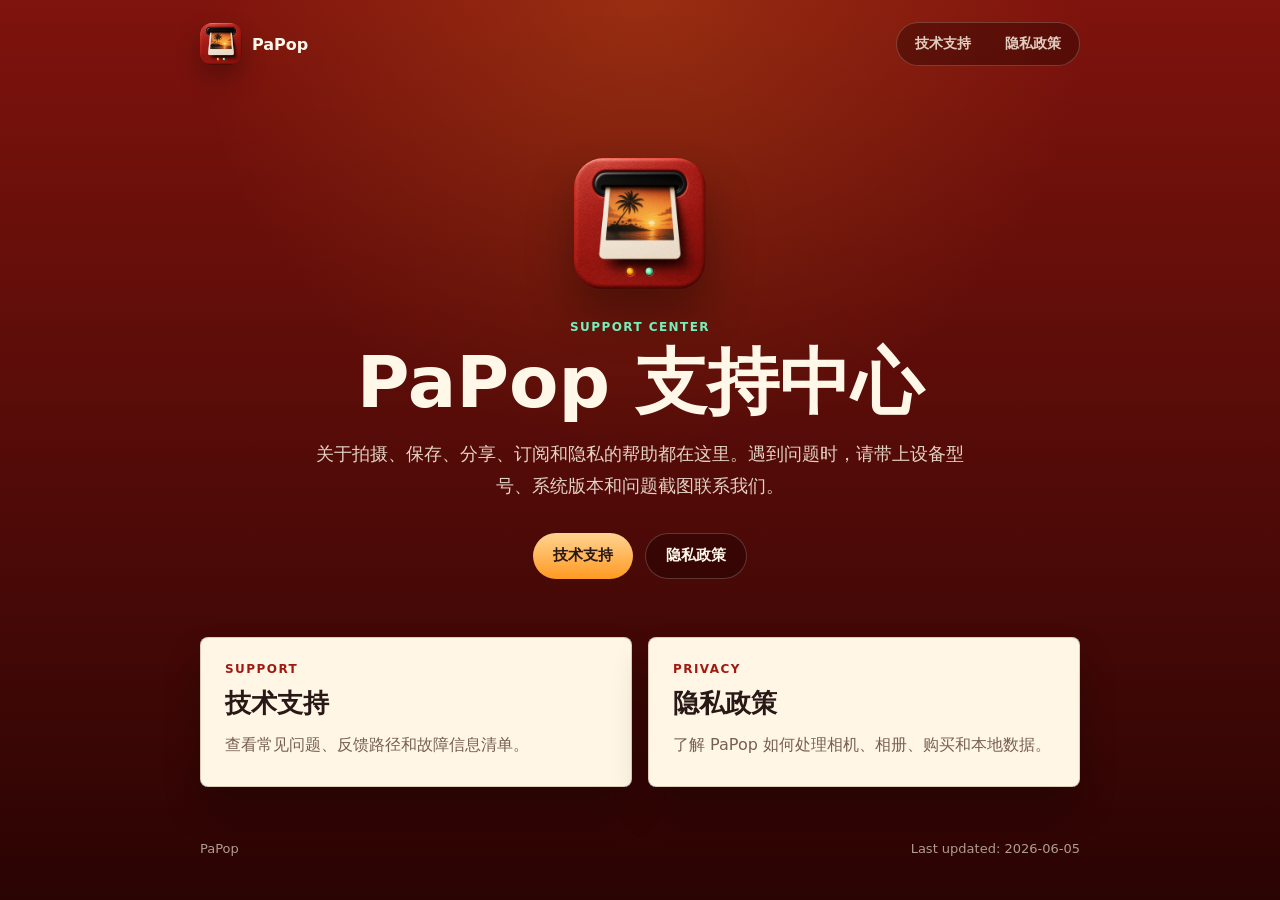
==== index.html @ 67bb873c "Provide public support pages for App Store metadata PaPop needs public support and privacy URLs for " ====
<!doctype html>
<html lang="zh-Hans">
<head>
  <meta charset="utf-8">
  <meta name="viewport" content="width=device-width, initial-scale=1">
  <title>PaPop 支持中心</title>
  <meta name="description" content="PaPop 技术支持、隐私政策和联系信息。">
  <link rel="icon" href="assets/papop-icon.png">
  <link rel="apple-touch-icon" href="assets/papop-icon.png">
  <link rel="stylesheet" href="styles.css">
</head>
<body>
  <header class="site-header">
    <a class="brand" href="index.html" aria-label="PaPop 支持中心首页">
      <img src="assets/papop-icon.png" alt="" class="brand-icon">
      <span>PaPop</span>
    </a>
    <nav class="nav" aria-label="主要导航">
      <a href="support.html">技术支持</a>
      <a href="privacy.html">隐私政策</a>
    </nav>
  </header>

  <main class="home">
    <section class="hero simple-hero">
      <img class="hero-icon" src="assets/papop-icon.png" alt="PaPop App 图标">
      <p class="eyebrow">Support Center</p>
      <h1>PaPop 支持中心</h1>
      <p class="lead">关于拍摄、保存、分享、订阅和隐私的帮助都在这里。遇到问题时，请带上设备型号、系统版本和问题截图联系我们。</p>
      <div class="actions">
        <a class="button primary" href="support.html">技术支持</a>
        <a class="button secondary" href="privacy.html">隐私政策</a>
      </div>
    </section>

    <section class="quick-links" aria-label="常用入口">
      <a class="link-card" href="support.html">
        <span class="card-kicker">Support</span>
        <strong>技术支持</strong>
        <span>查看常见问题、反馈路径和故障信息清单。</span>
      </a>
      <a class="link-card" href="privacy.html">
        <span class="card-kicker">Privacy</span>
        <strong>隐私政策</strong>
        <span>了解 PaPop 如何处理相机、相册、购买和本地数据。</span>
      </a>
    </section>
  </main>

  <footer class="footer">
    <span>PaPop</span>
    <span>Last updated: 2026-06-05</span>
  </footer>
</body>
</html>
---- styles.css ----
:root {
  color-scheme: dark;
  --red-950: #210202;
  --red-900: #350404;
  --red-700: #7f130d;
  --paper: #fff6e6;
  --ink: #281916;
  --muted: #765f54;
  --cream: #fff8e8;
  --amber: #ff9a22;
  --mint: #75f0bd;
  --line: rgba(255, 248, 232, 0.2);
  font-family: Inter, ui-sans-serif, system-ui, -apple-system, BlinkMacSystemFont, "Segoe UI", sans-serif;
}

* {
  box-sizing: border-box;
}

body {
  min-height: 100vh;
  margin: 0;
  color: var(--cream);
  background:
    radial-gradient(circle at 50% 0, rgba(255, 154, 34, 0.2), transparent 28rem),
    linear-gradient(180deg, var(--red-700), var(--red-950) 62rem);
}

a {
  color: inherit;
}

.site-header,
.footer,
main {
  width: min(880px, calc(100% - 32px));
  margin: 0 auto;
}

.site-header {
  display: flex;
  align-items: center;
  justify-content: space-between;
  gap: 16px;
  padding: 22px 0;
}

.brand {
  display: inline-flex;
  align-items: center;
  gap: 10px;
  color: var(--cream);
  font-weight: 800;
  text-decoration: none;
}

.brand-icon {
  width: 42px;
  height: 42px;
  border-radius: 12px;
  box-shadow: 0 12px 24px rgba(0, 0, 0, 0.28);
}

.nav {
  display: flex;
  gap: 6px;
  padding: 4px;
  border: 1px solid var(--line);
  border-radius: 999px;
  background: rgba(20, 1, 1, 0.35);
}

.nav a {
  display: inline-flex;
  min-height: 34px;
  align-items: center;
  padding: 0 14px;
  border-radius: 999px;
  color: rgba(255, 248, 232, 0.82);
  font-size: 14px;
  font-weight: 750;
  text-decoration: none;
}

.nav a[aria-current="page"] {
  color: var(--ink);
  background: var(--paper);
}

.home {
  padding: 70px 0 54px;
}

.hero {
  text-align: center;
}

.hero-icon {
  width: 132px;
  height: 132px;
  border-radius: 30px;
  box-shadow: 0 24px 48px rgba(0, 0, 0, 0.32);
}

.eyebrow {
  margin: 26px 0 12px;
  color: var(--mint);
  font-size: 12px;
  font-weight: 900;
  letter-spacing: 0.12em;
  text-transform: uppercase;
}

h1,
h2,
h3,
p {
  overflow-wrap: anywhere;
}

h1 {
  margin: 0;
  font-size: clamp(42px, 8vw, 72px);
  line-height: 1;
}

.lead {
  max-width: 660px;
  margin: 20px auto 0;
  color: rgba(255, 248, 232, 0.84);
  font-size: 18px;
  line-height: 1.8;
}

.actions {
  display: flex;
  flex-wrap: wrap;
  justify-content: center;
  gap: 12px;
  margin-top: 30px;
}

.button {
  display: inline-flex;
  min-height: 46px;
  align-items: center;
  justify-content: center;
  padding: 0 20px;
  border-radius: 999px;
  font-size: 15px;
  font-weight: 850;
  text-decoration: none;
}

.button.primary {
  color: var(--ink);
  background: linear-gradient(180deg, #ffd391, var(--amber));
}

.button.secondary {
  border: 1px solid var(--line);
  background: rgba(20, 1, 1, 0.35);
}

.quick-links {
  display: grid;
  grid-template-columns: repeat(2, minmax(0, 1fr));
  gap: 16px;
  margin-top: 58px;
}

.link-card,
.paper-document {
  border: 1px solid rgba(103, 77, 46, 0.24);
  border-radius: 8px;
  color: var(--ink);
  background: var(--paper);
  box-shadow: 0 22px 36px rgba(0, 0, 0, 0.24);
}

.link-card {
  display: grid;
  gap: 10px;
  min-height: 150px;
  padding: 24px;
  text-align: left;
  text-decoration: none;
}

.card-kicker {
  color: #a11a12;
  font-size: 12px;
  font-weight: 900;
  letter-spacing: 0.12em;
  text-transform: uppercase;
}

.link-card strong {
  font-size: 26px;
  line-height: 1.1;
}

.link-card span:last-child {
  color: var(--muted);
  line-height: 1.65;
}

.document-layout {
  padding: 44px 0 54px;
}

.document-hero {
  text-align: center;
}

.document-hero .eyebrow {
  margin-top: 0;
}

.document-hero h1 {
  font-size: clamp(40px, 8vw, 64px);
}

.paper-document {
  margin-top: 34px;
  padding: clamp(24px, 5vw, 44px);
}

.paper-document section + section {
  margin-top: 30px;
  padding-top: 26px;
  border-top: 1px solid rgba(72, 42, 18, 0.13);
}

.paper-document h2 {
  margin: 0 0 14px;
  color: #4a130e;
  font-size: clamp(24px, 3vw, 30px);
  line-height: 1.2;
}

.paper-document h3 {
  margin: 20px 0 8px;
  color: #5a2117;
  font-size: 18px;
}

.paper-document p,
.paper-document li {
  color: var(--muted);
  font-size: 16px;
  line-height: 1.85;
}

.paper-document p {
  margin: 0 0 12px;
}

.paper-document ul {
  margin: 0;
  padding-left: 1.2rem;
}

.paper-document a {
  color: #a01812;
  font-weight: 800;
  text-decoration-thickness: 0.08em;
  text-underline-offset: 0.18em;
}

.footer {
  display: flex;
  justify-content: space-between;
  gap: 18px;
  padding: 0 0 26px;
  color: rgba(255, 248, 232, 0.62);
  font-size: 13px;
}

.footer a {
  color: rgba(255, 248, 232, 0.82);
  text-decoration: none;
}

@media (max-width: 620px) {
  .site-header {
    align-items: flex-start;
    flex-direction: column;
  }

  .nav,
  .actions,
  .button {
    width: 100%;
  }

  .nav a,
  .button {
    flex: 1;
  }

  .home {
    padding-top: 42px;
  }

  .hero-icon {
    width: 112px;
    height: 112px;
    border-radius: 26px;
  }

  .quick-links {
    grid-template-columns: 1fr;
  }

  .footer {
    flex-direction: column;
  }
}
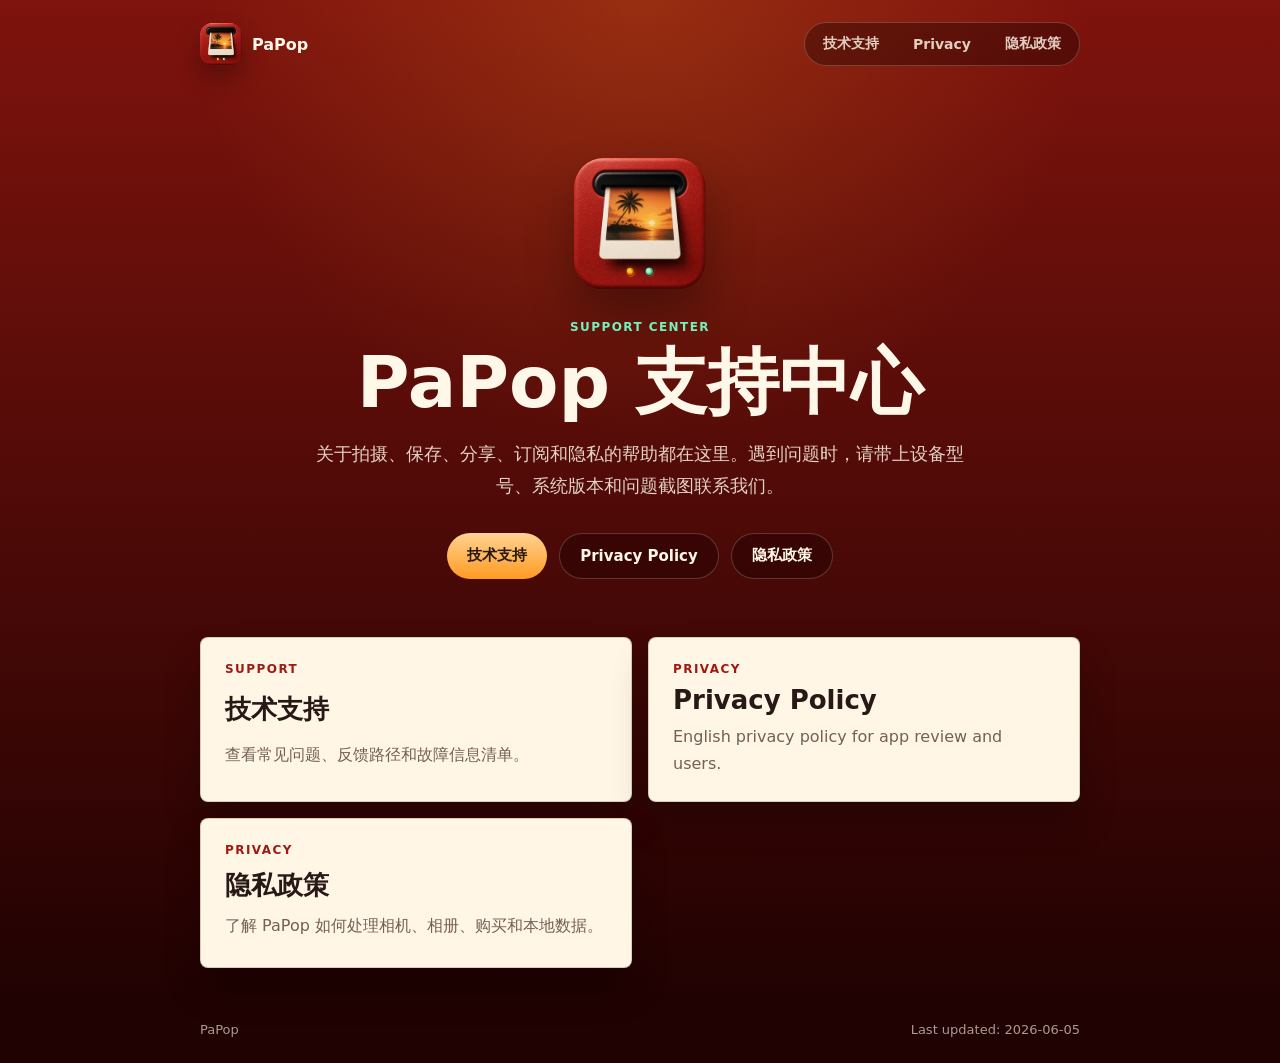
==== commit 0ac1e0f8: "Split privacy policy into English and Chinese pages Store metadata and user-facing references now ne" ====
--- a/index.html
+++ b/index.html
@@ -17,7 +17,8 @@
     </a>
     <nav class="nav" aria-label="主要导航">
       <a href="support.html">技术支持</a>
-      <a href="privacy.html">隐私政策</a>
+      <a href="privacy.html">Privacy</a>
+      <a href="privacy-zh.html">隐私政策</a>
     </nav>
   </header>
 
@@ -29,7 +30,8 @@
       <p class="lead">关于拍摄、保存、分享、订阅和隐私的帮助都在这里。遇到问题时，请带上设备型号、系统版本和问题截图联系我们。</p>
       <div class="actions">
         <a class="button primary" href="support.html">技术支持</a>
-        <a class="button secondary" href="privacy.html">隐私政策</a>
+        <a class="button secondary" href="privacy.html">Privacy Policy</a>
+        <a class="button secondary" href="privacy-zh.html">隐私政策</a>
       </div>
     </section>
 
@@ -40,6 +42,11 @@
         <span>查看常见问题、反馈路径和故障信息清单。</span>
       </a>
       <a class="link-card" href="privacy.html">
+        <span class="card-kicker">Privacy</span>
+        <strong>Privacy Policy</strong>
+        <span>English privacy policy for app review and users.</span>
+      </a>
+      <a class="link-card" href="privacy-zh.html">
         <span class="card-kicker">Privacy</span>
         <strong>隐私政策</strong>
         <span>了解 PaPop 如何处理相机、相册、购买和本地数据。</span>
